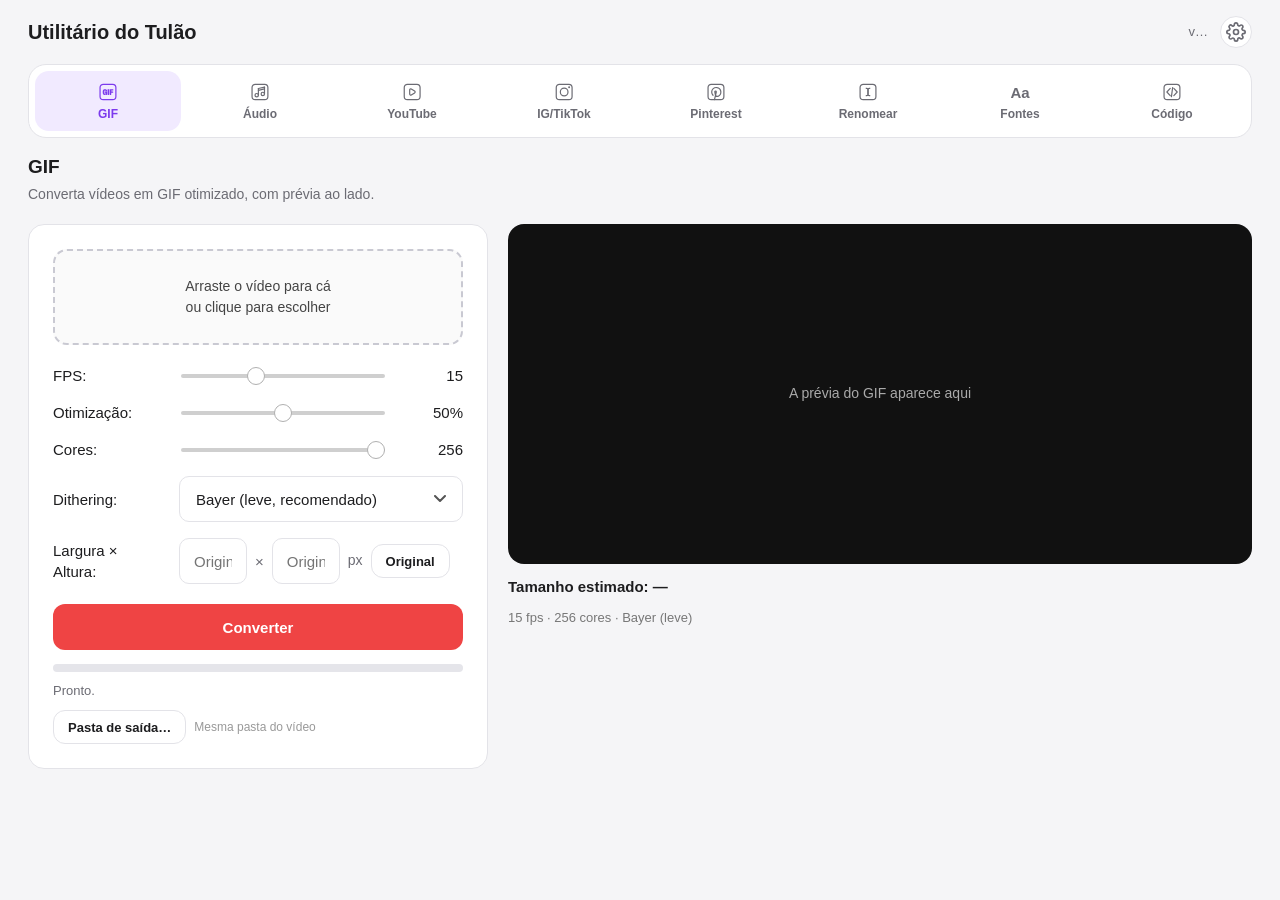
==== web/index.html @ e398882d "Publica Utilitário do Tulão v3.4.0 Primeiro envio do código-fonte completo para o repositório: app.p" ====
<!doctype html>
<html lang="pt-BR">
<head>
<meta charset="utf-8">
<title>Utilitário do Tulão</title>
<link rel="stylesheet" href="style.css">
</head>
<body>
<div id="app">

  <div class="cabecalho">
    <div class="marca">Utilitário do Tulão</div>
    <div class="cabecalho-direita">
      <div class="versao" id="versao-rodape">v…</div>
      <button type="button" class="btn-icone" id="btn-config" title="Cores da interface" aria-label="Cores da interface">
        <svg width="20" height="20" viewBox="0 0 24 24" fill="none" stroke="currentColor" stroke-width="2" stroke-linecap="round" stroke-linejoin="round">
          <circle cx="12" cy="12" r="3"/>
          <path d="M19.4 15a1.65 1.65 0 0 0 .33 1.82l.06.06a2 2 0 1 1-2.83 2.83l-.06-.06a1.65 1.65 0 0 0-1.82-.33 1.65 1.65 0 0 0-1 1.51V21a2 2 0 0 1-4 0v-.09A1.65 1.65 0 0 0 9 19.4a1.65 1.65 0 0 0-1.82.33l-.06.06a2 2 0 1 1-2.83-2.83l.06-.06a1.65 1.65 0 0 0 .33-1.82 1.65 1.65 0 0 0-1.51-1H3a2 2 0 0 1 0-4h.09A1.65 1.65 0 0 0 4.6 9a1.65 1.65 0 0 0-.33-1.82l-.06-.06a2 2 0 1 1 2.83-2.83l.06.06a1.65 1.65 0 0 0 1.82.33H9a1.65 1.65 0 0 0 1-1.51V3a2 2 0 0 1 4 0v.09a1.65 1.65 0 0 0 1 1.51 1.65 1.65 0 0 0 1.82-.33l.06-.06a2 2 0 1 1 2.83 2.83l-.06.06a1.65 1.65 0 0 0-.33 1.82V9a1.65 1.65 0 0 0 1.51 1H21a2 2 0 0 1 0 4h-.09a1.65 1.65 0 0 0-1.51 1z"/>
        </svg>
      </button>
    </div>
  </div>

  <nav class="nav" id="nav">
    <button type="button" class="aba-btn ativa" data-aba="gif">
      <svg width="22" height="22" viewBox="0 0 91.67 91.67" fill="none">
        <rect x="12.72" y="13.84" width="65.96" height="64" rx="13.26" ry="13.26" stroke="currentColor" stroke-width="5"/>
        <path fill="currentColor" stroke="none" d="M38.8,57.95c-.79,0-1.47-.56-1.63-1.33h0c-1.04,1.04-2.79,1.63-5.1,1.63-3.68,0-5.9-1.36-7.15-4-.98-2.08-1.1-5.25-1.1-7.98,0-2.58.21-5.66,1.07-7.68.98-2.19,3.32-4.51,8.36-4.51s7.59,2.34,8.42,4.92c.16.45.28,1.21.36,2.05.09.97-.68,1.81-1.65,1.81h-3.14c-.78,0-1.44-.57-1.6-1.33-.06-.31-.14-.62-.23-.89-.3-.74-1.04-1.27-2.02-1.27-1.13,0-1.84.33-2.25,1.25-.47,1.27-.62,3.5-.62,5.69s.24,4.54.56,5.43c.33,1.07,1.1,1.6,2.58,1.6s2.49-.71,2.55-2.08v-.53c0-.92-.74-1.66-1.66-1.66h-.09c-.92,0-1.66-.74-1.66-1.66v-1.66c0-.92.74-1.66,1.66-1.66h6.14c.92,0,1.66.74,1.66,1.66v6.35c0,1.5.02,3.06.03,4.19.01.93-.73,1.68-1.66,1.68h-1.85Z"/>
        <path fill="currentColor" stroke="none" d="M44.03,56.29v-20.25c0-.92.74-1.66,1.66-1.66h3.38c.92,0,1.66.74,1.66,1.66v20.25c0,.92-.74,1.66-1.66,1.66h-3.38c-.92,0-1.66-.74-1.66-1.66Z"/>
        <path fill="currentColor" stroke="none" d="M59.36,41.58v.36c0,.92.74,1.66,1.66,1.66h4.74c.92,0,1.66.74,1.66,1.66v2.17c0,.92-.74,1.66-1.66,1.66h-4.74c-.92,0-1.66.74-1.66,1.66v5.55c0,.92-.74,1.66-1.66,1.66h-3.14c-.92,0-1.66-.74-1.66-1.66v-20.25c0-.92.74-1.66,1.66-1.66h11.8c.92,0,1.66.74,1.66,1.66v2.22c0,.92-.74,1.66-1.66,1.66h-5.34c-.92,0-1.66.74-1.66,1.66Z"/>
      </svg>
      <span class="rotulo">GIF</span>
    </button>
    <button type="button" class="aba-btn" data-aba="audio">
      <svg width="22" height="22" viewBox="0 0 91.67 91.67" fill="none" stroke="currentColor" stroke-width="5" stroke-linecap="round" stroke-linejoin="round">
        <rect x="12.72" y="13.84" width="65.96" height="64" rx="13.26" ry="13.26"/>
        <circle cx="32.16" cy="59.16" r="6.98"/>
        <circle cx="57.5" cy="53.91" r="6.98"/>
        <line x1="39.14" y1="59.16" x2="39.14" y2="31.17"/>
        <line x1="64.5" y1="53.52" x2="64.5" y2="25.53"/>
        <line x1="39.14" y1="31.17" x2="64.5" y2="25.53"/>
        <line x1="39.14" y1="38.74" x2="64.5" y2="33.11"/>
      </svg>
      <span class="rotulo">Áudio</span>
    </button>
    <button type="button" class="aba-btn" data-aba="youtube">
      <svg width="22" height="22" viewBox="0 0 91.67 91.67" fill="none" stroke="currentColor" stroke-width="5" stroke-linecap="round" stroke-linejoin="round">
        <path d="M36.19,37.45v16.78c0,3.37,3.68,5.45,6.57,3.72l13.98-8.39c2.81-1.68,2.81-5.75,0-7.44l-13.98-8.39c-2.89-1.73-6.57.35-6.57,3.72Z"/>
        <rect x="13.53" y="13.84" width="65.96" height="64" rx="13.26" ry="13.26"/>
      </svg>
      <span class="rotulo">YouTube</span>
    </button>
    <button type="button" class="aba-btn" data-aba="social">
      <svg width="22" height="22" viewBox="0 0 91.67 91.67" fill="none" stroke="currentColor" stroke-width="5" stroke-linecap="round" stroke-linejoin="round">
        <rect x="13.53" y="13.84" width="65.96" height="64" rx="13.26" ry="13.26"/>
        <circle cx="67.19" cy="26.01" r="4.01" fill="currentColor" stroke="none"/>
        <circle cx="46.51" cy="45.84" r="15.96"/>
      </svg>
      <span class="rotulo">IG/TikTok</span>
    </button>
    <button type="button" class="aba-btn" data-aba="pinterest">
      <svg width="22" height="22" viewBox="0 0 91.67 91.67" fill="none" stroke="currentColor" stroke-width="5" stroke-linecap="round" stroke-linejoin="round">
        <path d="M39.49,77.84l7.52-31.7c.39-1.65-.6-3.31-2.23-3.76h0c-2.11-.57-4.15,1.14-3.95,3.32l2.32,11.28c.63,3.05,2.64,5.71,5.54,6.84,1.3.51,2.8.73,4.44.33.25-.06.46-.12.64-.19,7.71-2.94,13.02-10.75,12.18-19.67s-7.93-16.09-16.78-17.08c-11.51-1.28-21.25,7.69-21.25,18.94,0,5.24,2.11,9.98,5.53,13.42"/>
        <rect x="12.72" y="13.84" width="65.96" height="64" rx="13.26" ry="13.26"/>
      </svg>
      <span class="rotulo">Pinterest</span>
    </button>
    <button type="button" class="aba-btn" data-aba="renomear">
      <svg width="22" height="22" viewBox="0 0 91.67 91.67" fill="none" stroke="currentColor" stroke-width="5" stroke-linejoin="round">
        <path stroke-linecap="square" d="M52.71,30.65h-1.93c-2.73,0-4.94,2.21-4.94,4.94v20.49c0,2.73,2.21,4.94,4.94,4.94h1.93"/>
        <path stroke-linecap="square" d="M38.96,30.65h1.93c2.73,0,4.94,2.21,4.94,4.94v20.49c0,2.73-2.21,4.94-4.94,4.94h-1.93"/>
        <rect stroke-linecap="round" x="12.86" y="13.84" width="65.96" height="64" rx="13.26" ry="13.26"/>
      </svg>
      <span class="rotulo">Renomear</span>
    </button>
    <button type="button" class="aba-btn" data-aba="fontes">
      <div class="aa">Aa</div>
      <span class="rotulo">Fontes</span>
    </button>
    <button type="button" class="aba-btn" data-aba="codigo">
      <svg width="22" height="22" viewBox="0 0 91.67 91.67" fill="none" stroke="currentColor" stroke-width="5" stroke-linecap="round" stroke-linejoin="round">
        <rect x="12.72" y="13.84" width="65.96" height="64" rx="13.26" ry="13.26"/>
        <polyline points="38.5,31 24.5,45.84 38.5,60.67"/>
        <polyline points="53.5,31 67.5,45.84 53.5,60.67"/>
        <line x1="48.5" y1="27" x2="43.5" y2="65"/>
      </svg>
      <span class="rotulo">Código</span>
    </button>
  </nav>

  <main class="main tulao-scroll">

    <!-- ============================================================ GIF -->
    <section class="pagina ativa" id="pagina-gif">
      <div class="titulo-pagina">
        <div class="t">GIF</div>
        <div class="s">Converta vídeos em GIF otimizado, com prévia ao lado.</div>
      </div>
      <div class="duas-colunas">
        <div class="card">
          <div id="gif-dropzone" class="dropzone">
            <div class="txt" id="gif-dropzone-txt">Arraste o vídeo para cá&#10;ou clique para escolher</div>
          </div>

          <div class="opcao-linha">
            <div class="rotulo">FPS:</div>
            <div class="campo" id="gif-fps-slider"></div>
          </div>
          <div class="opcao-linha">
            <div class="rotulo">Otimização:</div>
            <div class="campo" id="gif-otim-slider"></div>
          </div>
          <div class="opcao-linha">
            <div class="rotulo">Cores:</div>
            <div class="campo" id="gif-cores-slider"></div>
          </div>
          <div class="opcao-linha">
            <div class="rotulo">Dithering:</div>
            <div class="campo" id="gif-dither-dd" style="max-width:290px"></div>
          </div>
          <div class="opcao-linha" style="margin-bottom:20px">
            <div class="rotulo">Largura × Altura:</div>
            <div class="campo linha-flex">
              <input type="text" id="gif-largura" value="" placeholder="Original" style="width:68px;text-align:center">
              <span style="color:var(--texto-secundario)">×</span>
              <input type="text" id="gif-altura" value="" placeholder="Original" style="width:68px;text-align:center">
              <span style="font-size:14px;color:var(--texto-secundario)">px</span>
              <button class="btn secundario pequeno" id="gif-original">Original</button>
            </div>
          </div>

          <button class="btn bloco" id="gif-converter">Converter</button>
          <div class="progresso"><div class="barra" id="gif-barra"></div></div>
          <div class="status" id="gif-status">Pronto.</div>
          <div class="linha-flex" style="margin-top:10px">
            <button class="btn secundario pequeno" id="gif-escolher-pasta">Pasta de saída…</button>
            <span class="pista texto-truncado" id="gif-pasta-txt">Mesma pasta do vídeo</span>
          </div>
        </div>

        <div class="previa-coluna">
          <div class="caixa-escura" id="gif-caixa">A prévia do GIF aparece aqui</div>
          <div class="previa-tamanho" id="gif-tamanho">Tamanho estimado: —</div>
          <div class="previa-detalhe" id="gif-detalhe">12 fps · 256 cores · Bayer (leve)</div>
          <button class="btn secundario pequeno" id="gif-abrir-pasta" style="display:none;align-self:flex-start">Mostrar no Finder</button>
        </div>
      </div>
    </section>

    <!-- ========================================================== ÁUDIO -->
    <section class="pagina" id="pagina-audio">
      <div class="titulo-pagina">
        <div class="t">Áudio</div>
        <div class="s">Converta entre WAV, MP3, OPUS, OGG e OGA.</div>
      </div>
      <div class="card" style="width:460px">
        <div id="audio-dropzone" class="dropzone">
          <div class="txt" id="audio-dropzone-txt">Arraste o áudio para cá&#10;ou clique para escolher</div>
        </div>

        <div style="font-size:15px;font-weight:700;color:var(--texto);margin-bottom:10px">Converter para:</div>
        <div id="audio-formato-dd" style="margin-bottom:18px"></div>

        <div class="opcao-linha">
          <div class="rotulo">Bitrate:</div>
          <div class="campo" id="audio-bitrate-slider"></div>
        </div>

        <div style="font-size:15px;color:var(--texto);margin-bottom:10px">Taxa de amostragem:</div>
        <div id="audio-taxa-dd" style="margin-bottom:20px"></div>

        <button class="btn bloco" id="audio-converter">Converter</button>
        <div class="progresso"><div class="barra" id="audio-barra"></div></div>
        <div class="status" id="audio-status" style="margin-bottom:16px">Pronto.</div>
        <div class="linha-flex">
          <button class="btn secundario pequeno" id="audio-escolher-pasta">Pasta de saída…</button>
          <span class="pista texto-truncado" id="audio-pasta-txt">Mesma pasta do arquivo</span>
        </div>
      </div>
    </section>

    <!-- ======================================================== YOUTUBE -->
    <section class="pagina" id="pagina-youtube">
      <div class="titulo-pagina">
        <div class="t">YouTube</div>
        <div class="s">Baixe vídeos do YouTube em MP4, na resolução escolhida.</div>
      </div>
      <div class="duas-colunas">
        <div class="card">
          <div style="font-size:15px;color:var(--texto);margin-bottom:8px">Link do YouTube:</div>
          <div class="linha-flex" style="margin-bottom:18px">
            <input type="url" id="youtube-url" placeholder="https://..." class="flex-1">
            <button class="btn secundario" id="youtube-colar">Colar</button>
            <button class="btn" id="youtube-buscar">Buscar</button>
          </div>

          <div class="opcao-linha">
            <div class="rotulo">Resolução:</div>
            <div class="campo" id="youtube-resolucao-dd" style="max-width:290px"></div>
          </div>
          <div class="opcao-linha" style="margin-bottom:20px">
            <div class="rotulo">Salvar em:</div>
            <div class="campo linha-flex espaco">
              <span class="flex-1 pista texto-truncado" id="youtube-pasta-txt">Escolha a pasta…</span>
              <button class="btn secundario pequeno" id="youtube-escolher-pasta">Escolher...</button>
            </div>
          </div>

          <button class="btn bloco" id="youtube-baixar">Baixar</button>
          <div class="progresso"><div class="barra" id="youtube-barra"></div></div>
          <div class="status" id="youtube-status" style="margin-bottom:12px"></div>
          <button class="btn secundario pequeno" id="youtube-atualizar-ferramenta" style="margin-bottom:10px">Atualizar baixador</button>
          <div class="pista">Use o baixador apenas para conteúdo que você tenha autorização para baixar.</div>
        </div>

        <div class="caixa-escura" id="youtube-caixa">Busque um vídeo para ver os detalhes</div>
      </div>
    </section>

    <!-- ========================================================= SOCIAL -->
    <section class="pagina" id="pagina-social">
      <div class="titulo-pagina">
        <div class="t">Instagram / TikTok</div>
        <div class="s">Baixe vídeos (e fotos de carrossel) do Instagram e do TikTok.</div>
      </div>
      <div class="duas-colunas">
        <div class="card">
          <div style="font-size:15px;color:var(--texto);margin-bottom:8px">Link do Instagram ou TikTok:</div>
          <div class="linha-flex" style="margin-bottom:20px">
            <input type="url" id="social-url" placeholder="https://..." class="flex-1">
            <button class="btn secundario" id="social-colar">Colar</button>
            <button class="btn" id="social-buscar">Buscar</button>
          </div>

          <div class="opcao-linha" style="margin-bottom:20px">
            <div class="rotulo">Salvar em:</div>
            <div class="campo linha-flex espaco">
              <span class="flex-1 pista texto-truncado" id="social-pasta-txt">Escolha a pasta…</span>
              <button class="btn secundario pequeno" id="social-escolher-pasta">Escolher...</button>
            </div>
          </div>

          <button class="btn bloco" id="social-baixar">Baixar</button>
          <div class="progresso"><div class="barra" id="social-barra"></div></div>
          <div class="status" id="social-status" style="margin-bottom:12px"></div>
          <button class="btn secundario pequeno" id="social-atualizar-ferramenta" style="margin-bottom:10px">Atualizar baixador</button>
          <div class="pista">Se um link parar de funcionar, o site pode ter mudado algo; tente o botão acima.</div>
        </div>

        <div class="caixa-escura" id="social-caixa">Cole um link e clique em Buscar</div>
      </div>
    </section>

    <!-- ====================================================== PINTEREST -->
    <section class="pagina" id="pagina-pinterest">
      <div class="titulo-pagina">
        <div class="t">Pinterest</div>
        <div class="s">Baixe as imagens de um board, na maior qualidade disponível.</div>
      </div>
      <div class="duas-colunas">
        <div class="card">
          <div style="font-size:15px;color:var(--texto);margin-bottom:8px">Link do board do Pinterest:</div>
          <div class="linha-flex" style="margin-bottom:14px">
            <input type="url" id="pinterest-url" placeholder="https://..." class="flex-1">
            <button class="btn secundario" id="pinterest-colar">Colar</button>
            <button class="btn" id="pinterest-buscar">Buscar</button>
          </div>

          <div class="opcao-linha" style="margin-bottom:10px">
            <div class="rotulo">Salvar em:</div>
            <div class="campo linha-flex espaco">
              <span class="flex-1 pista texto-truncado" id="pinterest-pasta-txt">Escolha a pasta…</span>
              <button class="btn secundario pequeno" id="pinterest-escolher-pasta">Escolher...</button>
            </div>
          </div>
          <div class="pista" style="margin-bottom:20px">As imagens são salvas numa subpasta com o nome do board.</div>

          <button class="btn bloco" id="pinterest-baixar">Baixar todas as imagens</button>
          <div class="progresso"><div class="barra" id="pinterest-barra"></div></div>
          <div class="pista" id="pinterest-status"></div>
        </div>

        <div class="previa-coluna">
          <div class="caixa-escura" id="pinterest-caixa" style="min-height:280px">
            <svg width="44" height="44" viewBox="0 0 24 24" fill="none" stroke="#aaaaaa" stroke-width="2" stroke-linecap="round" stroke-linejoin="round"><circle cx="12" cy="9" r="5.5"/><polygon points="7.2,12.5 16.8,12.5 12,20" fill="#aaaaaa" stroke="none"/></svg>
          </div>
          <div class="previa-tamanho" id="pinterest-titulo">Cole um link e clique em Buscar</div>
          <div class="grid-thumbs" id="pinterest-grid"></div>
        </div>
      </div>
    </section>

    <!-- ======================================================= RENOMEAR -->
    <section class="pagina" id="pagina-renomear">
      <div class="titulo-pagina">
        <div class="t">Renomear</div>
        <div class="s">Monte o nome por blocos: arraste a alça para reordenar, use [+] e [×] para adicionar ou remover.</div>
      </div>
      <div class="renomear-grid" id="renomear-grid">
        <div class="card renomear-navegador" id="renomear-navegador" style="padding:18px">
          <div style="font-size:15px;font-weight:700;color:var(--texto);margin-bottom:10px">Navegador de arquivos</div>
          <div class="pista" id="renomear-pasta-atual" style="margin-bottom:10px">Nenhuma pasta selecionada</div>
          <div class="linha-flex" style="gap:8px;margin-bottom:10px">
            <button class="btn secundario flex-1" id="renomear-escolher-pasta" style="margin-bottom:0">Pasta</button>
            <button class="btn secundario flex-1" id="renomear-escolher-arquivos" style="margin-bottom:0">Arquivos</button>
          </div>
          <input type="text" id="renomear-filtro" placeholder="Filtrar por nome…" style="width:100%;margin-bottom:10px">
          <div class="lista-arquivos" id="renomear-lista"></div>
          <div class="renomear-resize-h" id="renomear-resize-h" title="Arraste para redimensionar"></div>
        </div>
        <div class="renomear-resize-v" id="renomear-resize-v" title="Arraste para redimensionar"></div>

        <div style="display:flex;flex-direction:column;gap:16px">
          <div class="subabas">
            <button class="subaba-btn ativa" data-sub="montar">Montar novo nome</button>
            <button class="subaba-btn" data-sub="retirar">Retirar trecho</button>
            <button class="subaba-btn" data-sub="substituir">Substituir trecho</button>
          </div>

          <div class="card" id="renomear-sub-montar">
            <div class="construtor-dica">Monte o nome por blocos. Arraste a alça (⠿) para reordenar; use os [+] para inserir um bloco novo e o [×] dentro do bloco para remover.</div>
            <div class="construtor" id="renomear-construtor"></div>
          </div>

          <div class="card" id="renomear-sub-retirar" style="display:none">
            <div class="construtor-dica">Remove um trecho de texto do nome dos arquivos selecionados.</div>
            <div style="font-size:14px;color:var(--texto);margin-bottom:6px">Buscar por:</div>
            <input type="text" id="retirar-buscar" placeholder="Ex.: IMG_" style="width:100%;margin-bottom:14px">
            <label class="checkbox-linha"><input type="checkbox" id="retirar-case"> Diferenciar maiúsculas/minúsculas</label>
          </div>

          <div class="card" id="renomear-sub-substituir" style="display:none">
            <div class="construtor-dica">Troca um trecho de texto por outro no nome dos arquivos selecionados.</div>
            <div class="linha-flex" style="align-items:flex-start;gap:14px;margin-bottom:14px">
              <div class="flex-1">
                <div style="font-size:14px;color:var(--texto);margin-bottom:6px">Buscar por:</div>
                <input type="text" id="subst-buscar" placeholder="Ex.: foto" style="width:100%">
              </div>
              <div class="flex-1">
                <div style="font-size:14px;color:var(--texto);margin-bottom:6px">Substituir por:</div>
                <input type="text" id="subst-trocar" placeholder="Ex.: pic" style="width:100%">
              </div>
            </div>
            <label class="checkbox-linha"><input type="checkbox" id="subst-case"> Diferenciar maiúsculas/minúsculas</label>
          </div>

          <div class="opcoes-preview-grid">
            <div class="card" style="padding:18px">
              <div style="font-size:14px;font-weight:700;color:var(--texto);margin-bottom:10px">Opções</div>
              <label class="checkbox-linha" style="margin-bottom:14px"><input type="checkbox" id="renomear-manter-ext" checked> Manter extensão</label>
              <button class="btn secundario bloco" id="renomear-resetar">Resetar</button>
            </div>
            <div class="card" style="padding:18px">
              <div style="font-size:14px;font-weight:700;color:var(--texto);margin-bottom:10px">Pré-visualização</div>
              <div class="previa-wrap">
                <table class="previa">
                  <thead><tr><td>Nome atual</td><td>Novo nome</td></tr></thead>
                  <tbody id="renomear-tabela-corpo"></tbody>
                </table>
              </div>
              <button class="btn bloco" id="renomear-aplicar" style="margin-bottom:0">Renomear arquivos</button>
            </div>
          </div>
          <div class="status" id="renomear-status"></div>
        </div>
      </div>
    </section>

    <!-- ========================================================= FONTES -->
    <section class="pagina" id="pagina-fontes">
      <div class="titulo-pagina">
        <div class="t">Fontes</div>
        <div class="s">Corrige os metadados internos (família/estilo) de arquivos de fonte, sem depender do nome do arquivo.</div>
      </div>
      <div class="card" style="max-width:780px">
        <div class="linha-flex" style="margin-bottom:18px">
          <div style="font-size:15px;color:var(--texto);flex-shrink:0">Família:</div>
          <input type="text" id="fontes-familia" placeholder="Nome da família" class="flex-1">
          <button class="btn secundario" id="fontes-selecionar">Selecionar fontes…</button>
          <button class="btn secundario" id="fontes-limpar">Limpar</button>
        </div>

        <div class="previa-wrap">
          <table class="fontes">
            <thead><tr><td style="flex:2">Arquivo</td><td>Peso</td><td>Subfamília</td></tr></thead>
            <tbody id="fontes-tabela-corpo"></tbody>
          </table>
        </div>

        <div class="linha-flex" style="margin-bottom:18px">
          <span class="flex-1 pista" id="fontes-pasta-txt">Saída: pasta ao lado das fontes</span>
          <button class="btn secundario pequeno" id="fontes-escolher-pasta">Escolher saída…</button>
        </div>

        <button class="btn bloco" id="fontes-corrigir" style="margin-bottom:0">Corrigir fontes</button>
        <div class="status" id="fontes-status" style="margin-top:10px"></div>
      </div>
    </section>

    <!-- ========================================================= CÓDIGO -->
    <section class="pagina" id="pagina-codigo">
      <div class="titulo-pagina">
        <div class="t">Código</div>
        <div class="s">Ferramentas de transformação de código. Vou adicionando novas aqui ao lado conforme forem pedidas.</div>
      </div>

      <div class="subabas" id="codigo-subabas">
        <button class="subaba-btn ativa" data-codigo-sub="embed-vimeo-behance">Embed Vimeo Behance</button>
      </div>

      <div class="card codigo-ferramenta ativa" id="codigo-sub-embed-vimeo-behance" style="max-width:880px">
        <div class="construtor-dica">Cole o &lt;iframe&gt; de embed do Vimeo (Behance usa o mesmo player). O código gerado troca os parâmetros por <code>background=1</code>, pronto pra rodar em loop sem controles.</div>

        <div style="font-size:13px;font-weight:700;color:var(--texto);margin-bottom:6px">Código original</div>
        <textarea id="codigo-evb-entrada" placeholder="Cole aqui o &lt;iframe src=&quot;https://player.vimeo.com/video/...&quot; ...&gt;&lt;/iframe&gt;" rows="4" style="width:100%;margin-bottom:16px;font-family:ui-monospace, Menlo, monospace;font-size:12.5px"></textarea>

        <div style="font-size:13px;font-weight:700;color:var(--texto);margin-bottom:6px">Código gerado</div>
        <textarea id="codigo-evb-saida" placeholder="O código gerado aparece aqui" rows="2" readonly style="width:100%;margin-bottom:14px;font-family:ui-monospace, Menlo, monospace;font-size:12.5px"></textarea>

        <button class="btn secundario" id="codigo-evb-copiar" disabled>Copiar código</button>
        <div class="status" id="codigo-evb-status" style="margin-top:10px"></div>
      </div>
    </section>

  </main>
</div>

<div class="overlay" id="update-overlay">
  <div class="modal">
    <h2>Atualização disponível</h2>
    <p id="update-texto"></p>
    <div class="botoes">
      <button class="btn secundario" id="update-depois">Agora não</button>
      <button class="btn" id="update-agora">Fechar e atualizar</button>
    </div>
  </div>
</div>

<div class="overlay" id="config-overlay">
  <div class="modal modal-largo">
    <h2>Cores da interface</h2>
    <p>Escolha as cores usadas no app. As mudanças aparecem na hora; clique em Salvar pra manter.</p>
    <div class="config-linha" style="margin-bottom:16px;padding-bottom:16px;border-bottom:1px solid var(--borda)">
      <label class="checkbox-linha" style="flex:1">
        <input type="checkbox" id="config-modo-escuro"> Modo escuro
      </label>
    </div>
    <div class="config-cores" id="config-cores-lista">
      <div class="config-linha" data-cor="branco">
        <input type="color" class="config-swatch" value="#ffffff">
        <span class="config-nome">Branco (fundo dos cartões)</span>
        <span class="config-hex">#ffffff</span>
      </div>
      <div class="config-linha" data-cor="vermelho">
        <input type="color" class="config-swatch" value="#ef4444">
        <span class="config-nome">Vermelho</span>
        <span class="config-hex">#ef4444</span>
      </div>
      <div class="config-linha" data-cor="roxo">
        <input type="color" class="config-swatch" value="#7c3aed">
        <span class="config-nome">Roxo (destaque)<br><small class="config-subnota">O roxo claro (fundo das abas ativas) segue esta cor sozinho.</small></span>
        <span class="config-hex">#7c3aed</span>
      </div>
      <div class="config-linha" data-cor="cinza_claro">
        <input type="color" class="config-swatch" value="#f5f5f7">
        <span class="config-nome">Cinza claro (fundo da janela)</span>
        <span class="config-hex">#f5f5f7</span>
      </div>
      <div class="config-linha" data-cor="cinza_escuro">
        <input type="color" class="config-swatch" value="#111111">
        <span class="config-nome">Cinza escuro (prévias)</span>
        <span class="config-hex">#111111</span>
      </div>
    </div>

    <div style="margin-top:4px;margin-bottom:18px;padding-top:16px;border-top:1px solid var(--borda)">
      <button class="btn secundario bloco" id="config-atualizar-tudo" style="margin-bottom:8px">Atualizar tudo</button>
      <div class="pista">Atualiza o baixador (yt-dlp) e procura uma nova versão do app no GitHub.</div>
      <div class="status" id="config-atualizar-tudo-status" style="margin-top:8px"></div>
    </div>

    <div class="botoes">
      <button class="btn secundario" id="config-restaurar">Restaurar padrão</button>
      <button class="btn secundario" id="config-fechar">Fechar</button>
      <button class="btn" id="config-salvar">Salvar</button>
    </div>
  </div>
</div>

<div class="toast" id="toast"></div>

<script src="app.js"></script>
</body>
</html>
---- web/style.css ----
:root {
  --vermelho: #ef4444;
  --roxo: #7c3aed;
  --roxo-claro: #f1eaff;
  --fundo: #f5f5f7;
  --branco: #ffffff;
  --texto: #1d1d1f;
  --texto-secundario: #6b6b73;
  --texto-apagado: #9a9aa2;
  --borda: #e3e3e8;
  --borda-tracejada: #c9c9d2;
  --escuro: #111111;
  --escuro-texto: #aaaaaa;
}

* { box-sizing: border-box; }

html, body {
  margin: 0; padding: 0; height: 100%;
  background: var(--fundo);
  color: var(--texto);
  font: 15px/1.4 'Helvetica Neue', Helvetica, Arial, sans-serif;
  -webkit-font-smoothing: antialiased;
  user-select: none;
}

#app { display: flex; flex-direction: column; height: 100vh; overflow: hidden; box-sizing: border-box; padding: 0 28px; }

/* ----------------------------------------------------------------- Header */

.cabecalho {
  height: 64px; flex-shrink: 0; display: flex; align-items: center;
  justify-content: space-between;
}
.cabecalho .marca { font-size: 20px; font-weight: 700; color: var(--texto); }
.cabecalho-direita { display: flex; align-items: center; gap: 12px; }
.cabecalho .versao { font-size: 13px; color: var(--texto-secundario); }
.btn-icone {
  width: 32px; height: 32px; border-radius: 50%; border: 1px solid var(--borda);
  background: var(--branco); color: var(--texto-secundario);
  display: flex; align-items: center; justify-content: center;
  cursor: pointer; padding: 0; flex-shrink: 0;
}
.btn-icone:hover { color: var(--roxo); border-color: var(--roxo); }

/* ------------------------------------------------------------------- Nav */

.nav {
  flex-shrink: 0; margin: 0 0 16px; background: var(--branco);
  border: 1px solid var(--borda); border-radius: 18px; padding: 6px;
  display: flex; gap: 6px;
}
.aba-btn {
  flex: 1; display: flex; flex-direction: column; align-items: center; justify-content: center;
  gap: 4px; padding: 10px 4px; border-radius: 14px; border: none; cursor: pointer;
  background: transparent; font-family: inherit;
}
.aba-btn svg { stroke: var(--texto-secundario); color: var(--texto-secundario); }
.aba-btn .aa { font-size: 15px; font-weight: 700; color: var(--texto-secundario); line-height: 1; height: 22px; display: flex; align-items: center; }
.aba-btn span.rotulo { font-size: 12px; font-weight: 600; color: var(--texto-secundario); }
.aba-btn.ativa { background: var(--roxo-claro); }
.aba-btn.ativa svg { stroke: var(--roxo); color: var(--roxo); }
.aba-btn.ativa .aa { color: var(--roxo); }
.aba-btn.ativa span.rotulo { color: var(--roxo); }

/* ------------------------------------------------------------------ Main */

.main { flex: 1 1 auto; overflow-y: auto; padding-bottom: 28px; }
.pagina { display: none; }
.pagina.ativa { display: block; }

.titulo-pagina { margin-bottom: 20px; }
.titulo-pagina .t { font-size: 19px; font-weight: 700; color: var(--texto); }
.titulo-pagina .s { font-size: 14px; color: var(--texto-secundario); margin-top: 4px; }

.duas-colunas { display: grid; grid-template-columns: 460px 1fr; gap: 20px; align-items: start; }

.card {
  background: var(--branco); border: 1px solid var(--borda);
  border-radius: 16px; padding: 24px;
}

/* -------------------------------------------------------------- Dropzone */

.dropzone {
  border: 2px dashed var(--borda-tracejada); border-radius: 14px; background: #fafafa;
  min-height: 96px; display: flex; align-items: center; justify-content: center;
  text-align: center; cursor: pointer; margin-bottom: 20px; padding: 10px 16px;
}
.dropzone.arrastando { border-color: var(--roxo); background: var(--roxo-claro); }
.dropzone .txt { font-size: 14px; color: #444444; line-height: 1.5; white-space: pre-line; }

/* ----------------------------------------------------------------- Linha de opção */

.opcao-linha { display: flex; align-items: center; gap: 16px; margin-bottom: 16px; }
.opcao-linha .rotulo { width: 110px; font-size: 15px; color: var(--texto); flex-shrink: 0; }
.opcao-linha .campo { flex: 1; min-width: 0; }

/* ----------------------------------------------------------------- Campos */

input[type=text], input[type=url], input[type=number] {
  height: 46px; border: 1px solid var(--borda); border-radius: 10px;
  padding: 0 14px; font-size: 15px; font-family: inherit; color: var(--texto);
  background: var(--branco); outline: none; box-sizing: border-box;
}
input[type=text]:focus, input[type=url]:focus, input[type=number]:focus { border-color: var(--roxo); }

textarea {
  border: 1px solid var(--borda); border-radius: 10px; padding: 12px 14px;
  font-size: 13px; color: var(--texto); background: var(--branco); outline: none;
  box-sizing: border-box; resize: vertical; line-height: 1.5;
}
textarea:focus { border-color: var(--roxo); }
textarea[readonly] { background: var(--fundo); color: var(--texto-secundario); }

label.checkbox-linha { display: flex; align-items: center; gap: 8px; font-size: 13px; color: var(--texto); cursor: pointer; }
label.checkbox-linha input { accent-color: var(--vermelho); }

/* ----------------------------------------------------------------- Botões */

.btn {
  display: inline-flex; align-items: center; justify-content: center; gap: 6px;
  height: 46px; padding: 0 18px; border: none; border-radius: 12px;
  font-size: 15px; font-weight: 700; cursor: pointer; font-family: inherit;
  background: var(--vermelho); color: var(--branco);
}
.btn:disabled { opacity: .45; cursor: default; }
.btn.secundario { background: var(--branco); color: var(--texto); border: 1px solid var(--borda); font-size: 14px; font-weight: 600; }
.btn.pequeno { height: 34px; padding: 0 14px; font-size: 13px; }
.btn.bloco { width: 100%; margin-bottom: 14px; }

/* ----------------------------------------------------------------- Progresso */

.progresso { height: 8px; background: #e5e5ea; border-radius: 4px; overflow: hidden; margin-bottom: 10px; }
.progresso .barra { width: 0%; height: 100%; background: var(--roxo); transition: width .15s; }

.status { font-size: 13px; color: var(--texto-secundario); min-height: 16px; }
.status.erro { color: var(--vermelho); }
.status.ok { color: #16a34a; }

/* ------------------------------------------------------------- Caixa escura */

.caixa-escura {
  background: var(--escuro); border-radius: 16px; min-height: 340px;
  display: flex; align-items: center; justify-content: center; color: var(--escuro-texto);
  font-size: 14px; text-align: center; padding: 24px; box-sizing: border-box;
  overflow: hidden;
}
.caixa-escura img, .caixa-escura video { max-width: 100%; max-height: 320px; border-radius: 10px; }

.previa-coluna { display: flex; flex-direction: column; gap: 12px; }
.previa-tamanho { font-size: 15px; font-weight: 700; color: var(--texto); }
.previa-detalhe { font-size: 13px; color: #777777; }

/* -------------------------------------------------------- Dropdown custom */

.dd { position: relative; font-family: inherit; }
.dd-btn {
  width: 100%; height: 46px; display: flex; align-items: center; justify-content: space-between;
  background: var(--branco); border: 1px solid var(--borda); border-radius: 10px;
  padding: 0 16px; font-size: 15px; font-family: inherit; color: var(--texto);
  cursor: pointer; box-sizing: border-box;
}
.dd-btn span { overflow: hidden; text-overflow: ellipsis; white-space: nowrap; }
.dd-btn svg { flex-shrink: 0; margin-left: 10px; transition: transform .1s; stroke: #555555; }
.dd.aberto .dd-btn svg { transform: rotate(180deg); }
.dd-painel {
  position: absolute; top: 50px; left: 0; right: 0; background: var(--branco);
  border: 1px solid var(--borda); border-radius: 10px; box-shadow: 0 10px 28px rgba(0,0,0,.14);
  z-index: 50; overflow-y: auto; max-height: 240px; display: none;
}
.dd.aberto .dd-painel { display: block; }
.dd-opt { padding: 11px 16px; font-size: 15px; cursor: pointer; color: var(--texto); }
.dd-opt:hover { background: #f7f5fb; }
.dd-opt.selecionada { background: var(--roxo-claro); color: var(--roxo); }

/* ---------------------------------------------------------- Slider custom */

.slider-linha { display: flex; align-items: center; gap: 12px; width: 100%; }
input[type=range].tulao-slider {
  -webkit-appearance: none; appearance: none; background: transparent; flex: 1;
  accent-color: var(--vermelho); cursor: pointer;
}
input[type=range].tulao-slider::-webkit-slider-runnable-track { height: 4px; background: #cfcfcf; border-radius: 2px; }
input[type=range].tulao-slider::-webkit-slider-thumb {
  -webkit-appearance: none; width: 18px; height: 18px; border-radius: 50%;
  background: var(--branco); border: 1px solid #b0b0b0; margin-top: -7px; cursor: pointer;
}
.slider-linha .valor { width: 64px; text-align: right; font-size: 15px; color: var(--texto); flex-shrink: 0; }

/* -------------------------------------------------------------- Renomear */

.renomear-grid {
  display: grid;
  grid-template-columns: var(--renomear-largura, 260px) 14px 1fr;
  gap: 0 0; align-items: stretch;
}
.renomear-navegador {
  position: relative; min-width: 180px; max-width: 70vw;
  display: flex; flex-direction: column;
}

.renomear-resize-v {
  width: 14px; cursor: col-resize; align-self: stretch; position: relative;
  display: flex; align-items: center; justify-content: center;
}
.renomear-resize-v::after {
  content: ""; width: 3px; height: 100%; border-radius: 3px; background: var(--borda);
}
.renomear-resize-v:hover::after, .renomear-resize-v.arrastando::after { background: var(--roxo); }

.renomear-resize-h {
  height: 12px; margin-top: -2px; cursor: row-resize;
  display: flex; align-items: center; justify-content: center;
}
.renomear-resize-h::after {
  content: ""; width: 100%; height: 3px; border-radius: 3px; background: var(--borda);
}
.renomear-resize-h:hover::after, .renomear-resize-h.arrastando::after { background: var(--roxo); }

.lista-arquivos {
  border: 1px solid var(--borda); border-radius: 10px;
  flex: 1 1 auto; min-height: 90px; max-height: 70vh; overflow-y: auto;
}
.lista-arquivos .item {
  padding: 8px 10px; font-size: 13px; color: var(--texto); border-bottom: 1px solid #f0f0f4;
  display: flex; align-items: center; gap: 8px; justify-content: space-between;
}
.lista-arquivos .item:last-child { border-bottom: none; }
.lista-arquivos .item .nome { overflow: hidden; text-overflow: ellipsis; white-space: nowrap; flex: 1; }
.lista-arquivos .vazio { padding: 16px 10px; font-size: 12px; color: var(--texto-apagado); text-align: center; }

.subabas { display: flex; gap: 8px; }
.subaba-btn {
  height: 38px; padding: 0 16px; border-radius: 10px; border: 1px solid var(--borda);
  background: var(--branco); color: var(--texto); font-size: 13px; font-weight: 600;
  cursor: pointer; font-family: inherit;
}
.subaba-btn.ativa { background: var(--roxo-claro); color: var(--roxo); border-color: var(--roxo-claro); }

.construtor-dica { font-size: 13px; color: var(--texto-secundario); margin-bottom: 14px; }
.construtor { display: flex; flex-wrap: wrap; align-items: center; gap: 6px; }

.inserter {
  width: 26px; height: 26px; border-radius: 50%; border: 1px dashed var(--borda-tracejada);
  background: #fafafa; color: var(--texto-apagado); font-size: 14px; cursor: pointer;
  font-family: inherit; flex-shrink: 0; display: flex; align-items: center; justify-content: center;
}
.inserter:hover { border-color: var(--roxo); color: var(--roxo); }

.chip {
  display: flex; align-items: center; background: var(--branco); border: 2px solid #d9d9de;
  border-radius: 10px; padding: 3px 6px 3px 2px; gap: 6px; cursor: grab;
}
.chip.arrastando { opacity: .45; }
.chip.sobre-alvo { border-color: var(--roxo); }
.chip .alca {
  display: grid; grid-template-columns: repeat(2, 3px); grid-template-rows: repeat(3, 3px);
  gap: 2px; padding: 0 2px;
}
.chip .alca span { width: 3px; height: 3px; border-radius: 50%; background: var(--texto-apagado); }
.chip .tipo-fixo { padding: 6px 10px; font-size: 14px; color: var(--texto); background: var(--fundo); border-radius: 7px; }
.chip .corpo-extra { display: flex; align-items: center; gap: 4px; }
.chip .corpo-extra input[type=text] { height: 32px; padding: 0 8px; font-size: 13px; width: 70px; }
.chip .corpo-extra input[type=number] { height: 32px; padding: 0 6px; font-size: 13px; width: 48px; }
.chip .remover {
  width: 22px; height: 22px; border-radius: 50%; border: none; background: var(--fundo);
  color: var(--texto-secundario); font-size: 13px; cursor: pointer; font-family: inherit;
  line-height: 1; flex-shrink: 0; display: flex; align-items: center; justify-content: center;
}
.chip .remover:hover { background: #fde2e2; color: #b91c1c; }

.opcoes-preview-grid { display: grid; grid-template-columns: 200px 1fr; gap: 16px; }

table.previa { width: 100%; border-collapse: collapse; }
table.previa thead td {
  background: var(--fundo); font-size: 12px; font-weight: 700; color: var(--texto-secundario);
  padding: 8px 10px;
}
table.previa tbody td { font-size: 13px; color: var(--texto); padding: 8px 10px; border-top: 1px solid #f0f0f4; }
.previa-wrap { border: 1px solid var(--borda); border-radius: 10px; overflow: hidden; margin-bottom: 12px; }

/* ------------------------------------------------------------------ Fontes */

table.fontes { width: 100%; border-collapse: collapse; }
table.fontes thead td { background: var(--fundo); font-size: 13px; font-weight: 700; color: var(--texto-secundario); padding: 10px 14px; }
table.fontes tbody td { font-size: 14px; color: var(--texto); padding: 10px 14px; border-top: 1px solid #f0f0f4; }

/* ---------------------------------------------------------------- Diversos */

.linha-flex { display: flex; align-items: center; gap: 8px; }
.linha-flex.espaco { justify-content: space-between; }
.flex-1 { flex: 1; min-width: 0; }
.texto-truncado { overflow: hidden; text-overflow: ellipsis; white-space: nowrap; }
.pista { font-size: 12px; color: #999999; line-height: 1.5; }

.overlay {
  position: fixed; inset: 0; background: rgba(0,0,0,.35);
  display: none; align-items: center; justify-content: center; z-index: 100;
}
.overlay.aberto { display: flex; }
.modal { background: var(--branco); border-radius: 16px; padding: 24px; width: 360px; }
.modal h2 { margin: 0 0 8px; font-size: 16px; }
.modal p { margin: 0 0 18px; color: var(--texto-secundario); font-size: 13px; }
.modal .botoes { display: flex; justify-content: flex-end; gap: 8px; }
.modal-largo { width: 420px; }

.config-cores { display: flex; flex-direction: column; gap: 10px; margin-bottom: 18px; }
.config-linha { display: flex; align-items: center; gap: 10px; }
.config-swatch {
  width: 34px; height: 34px; border-radius: 8px; border: 1px solid var(--borda);
  padding: 0; background: none; cursor: pointer; flex-shrink: 0;
}
.config-swatch::-webkit-color-swatch-wrapper { padding: 2px; }
.config-swatch::-webkit-color-swatch { border-radius: 6px; border: none; }
.config-nome { flex: 1; font-size: 14px; color: var(--texto); }
.config-subnota { font-size: 11px; font-weight: 400; color: var(--texto-secundario); }
.config-hex { font-size: 12px; color: var(--texto-secundario); font-family: ui-monospace, Menlo, monospace; width: 64px; text-align: right; }

.toast {
  position: fixed; bottom: 18px; right: 18px; background: var(--texto); color: var(--branco);
  padding: 10px 16px; border-radius: 10px; font-size: 12.5px; opacity: 0; transform: translateY(8px);
  transition: opacity .2s, transform .2s; pointer-events: none; z-index: 110;
}
.toast.mostrando { opacity: 1; transform: translateY(0); }

.chip-social {
  display: flex; align-items: center; gap: 10px; padding: 8px 10px;
  border: 1px solid var(--borda); border-radius: 10px; margin-bottom: 6px; font-size: 13px;
}
.chip-social .ph { width: 40px; height: 40px; border-radius: 8px; display: flex; align-items: center; justify-content: center; background: var(--fundo); flex-shrink: 0; }

.grid-thumbs { display: grid; grid-template-columns: repeat(auto-fill, minmax(110px, 1fr)); gap: 10px; }
.grid-thumbs img { width: 100%; aspect-ratio: 1; object-fit: cover; border-radius: 10px; border: 1px solid var(--borda); }

.tulao-scroll::-webkit-scrollbar { width: 10px; }
.tulao-scroll::-webkit-scrollbar-thumb { background: #d9d9de; border-radius: 6px; }
::-webkit-scrollbar { width: 10px; height: 10px; }
::-webkit-scrollbar-thumb { background: #d9d9de; border-radius: 6px; }
::-webkit-scrollbar-track { background: transparent; }

/* ------------------------------------------------------------- Modo escuro */
/* As variáveis de "cromo" da interface são sobrescritas via JS (igual às
   cores customizáveis), então aqui só ficam os poucos valores fixos que
   não seguem var(--...) e precisam de um ajuste manual no escuro. */

:root[data-tema="escuro"] .dropzone .txt { color: #c7c7cc; }
:root[data-tema="escuro"] .progresso { background: #3a3a3d; }
:root[data-tema="escuro"] .previa-detalhe { color: #9a9aa2; }
:root[data-tema="escuro"] .dd-btn svg { stroke: #9a9aa2; }
:root[data-tema="escuro"] .dd-opt:hover { background: #343436; }
:root[data-tema="escuro"] input[type=range].tulao-slider::-webkit-slider-runnable-track { background: #48484b; }
:root[data-tema="escuro"] .chip .remover:hover { background: #4a2626; color: #f87171; }
:root[data-tema="escuro"] .pista { color: #8a8a90; }
:root[data-tema="escuro"] .tulao-scroll::-webkit-scrollbar-thumb { background: #48484b; }
:root[data-tema="escuro"] ::-webkit-scrollbar-thumb { background: #48484b; }
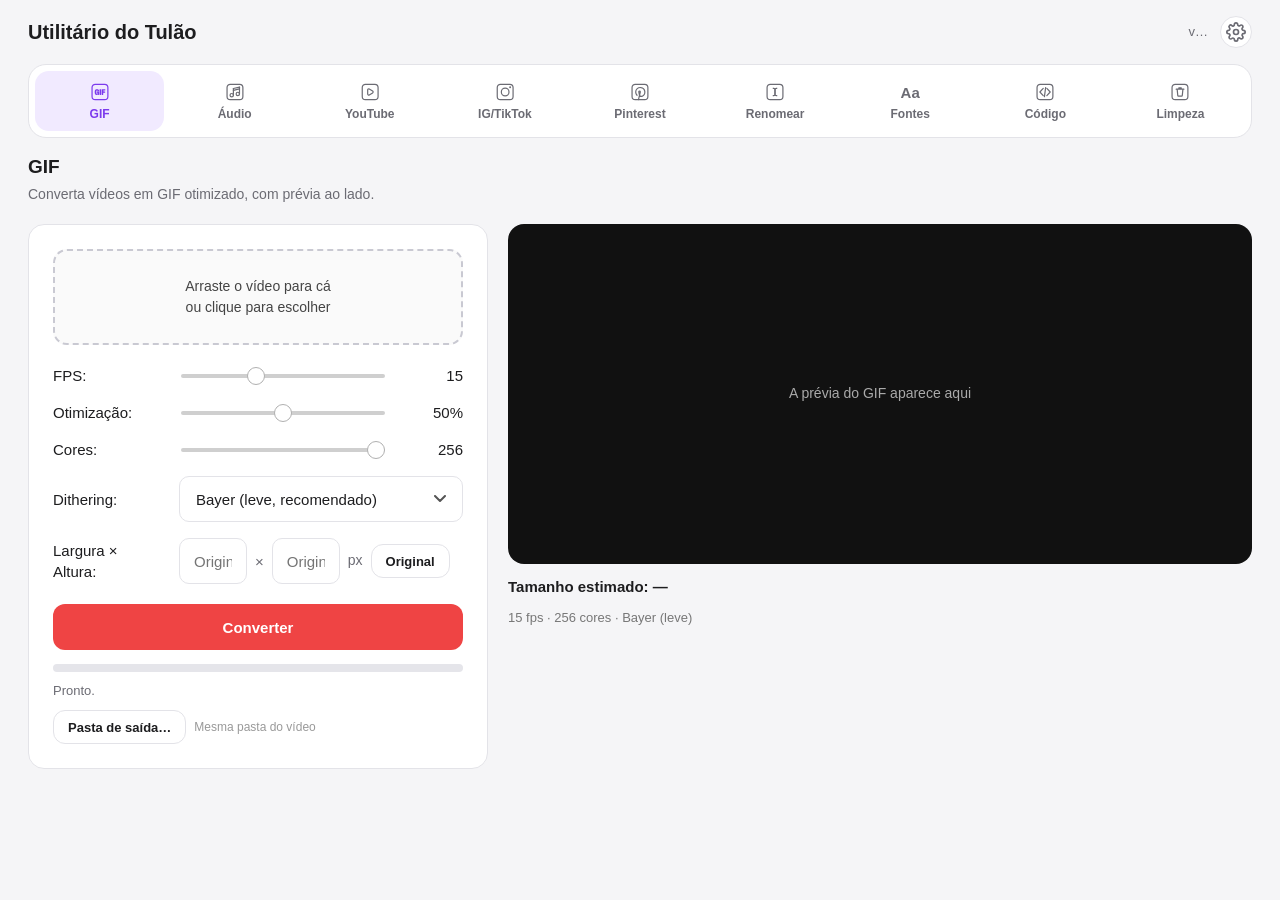
==== commit 990e6a0d: "Publica Utilitário do Tulão v3.5.0: aba Limpeza Nova aba Limpeza: mede o espaço real em disco por pa" ====
--- a/web/index.html
+++ b/web/index.html
@@ -85,6 +85,13 @@
         <line x1="48.5" y1="27" x2="43.5" y2="65"/>
       </svg>
       <span class="rotulo">Código</span>
+    </button>
+    <button type="button" class="aba-btn" data-aba="limpeza">
+      <svg width="22" height="22" viewBox="0 0 91.67 91.67" fill="none" stroke="currentColor" stroke-width="5" stroke-linecap="round" stroke-linejoin="round">
+        <rect x="12.72" y="13.84" width="65.96" height="64" rx="13.26" ry="13.26"/>
+        <path d="M30 34h32M41 34v-5h10v5M34 34l2.5 26a3 3 0 0 0 3 2.7h12.9a3 3 0 0 0 3-2.7L58 34"/>
+      </svg>
+      <span class="rotulo">Limpeza</span>
     </button>
   </nav>
 
@@ -422,7 +429,101 @@
       </div>
     </section>
 
+    <!-- ======================================================== LIMPEZA -->
+    <section class="pagina" id="pagina-limpeza">
+      <div class="titulo-pagina">
+        <div class="t">Limpeza</div>
+        <div class="s">Veja o que ocupa espaço de verdade no Mac e devolva pro Drive e pro Dropbox o que não precisa estar baixado.</div>
+      </div>
+
+      <div class="limpeza-topo">
+        <div class="card limpeza-disco">
+          <div class="limpeza-rotulo">Disco do Mac</div>
+          <div class="limpeza-numero" id="limpeza-livre">—</div>
+          <div class="limpeza-barra"><div id="limpeza-barra-uso"></div></div>
+          <div class="pista" id="limpeza-disco-detalhe">Carregando…</div>
+        </div>
+        <div class="card limpeza-nuvens">
+          <div class="limpeza-rotulo">Nuvens neste Mac</div>
+          <div id="limpeza-nuvens-lista" class="limpeza-nuvens-lista"><div class="pista">Procurando…</div></div>
+        </div>
+      </div>
+
+      <div class="subabas" id="limpeza-subabas" style="margin-bottom:16px">
+        <button class="subaba-btn ativa" data-limpeza-sub="pastas">Pastas por tamanho</button>
+        <button class="subaba-btn" data-limpeza-sub="parados">Arquivos grandes parados</button>
+        <button class="subaba-btn" data-limpeza-sub="auto">Automático</button>
+      </div>
+
+      <!-- Pastas por tamanho -->
+      <div class="card limpeza-sub ativa" id="limpeza-sub-pastas">
+        <div class="linha-flex" style="margin-bottom:14px;flex-wrap:wrap">
+          <div id="limpeza-raiz-dd" style="width:300px"></div>
+          <button class="btn secundario" id="limpeza-escolher">Outra pasta…</button>
+          <button class="btn" id="limpeza-varrer">Medir</button>
+          <button class="btn secundario" id="limpeza-cancelar" style="display:none">Parar</button>
+        </div>
+        <div class="progresso" id="limpeza-prog-wrap" style="display:none"><div class="barra limpeza-barra-indet" id="limpeza-prog"></div></div>
+        <div class="status" id="limpeza-status" style="margin-bottom:12px">Escolha onde medir e clique em Medir. A pasta pessoal inteira pode levar alguns minutos.</div>
+
+        <div class="limpeza-caminho" id="limpeza-caminho" style="display:none">
+          <button class="btn secundario pequeno" id="limpeza-voltar">← Voltar</button>
+          <div class="flex-1 texto-truncado" id="limpeza-caminho-txt"></div>
+          <div class="limpeza-total" id="limpeza-caminho-total"></div>
+        </div>
+        <div class="limpeza-lista" id="limpeza-lista"></div>
+      </div>
+
+      <!-- Arquivos grandes parados -->
+      <div class="card limpeza-sub" id="limpeza-sub-parados">
+        <div class="linha-flex" style="margin-bottom:14px;flex-wrap:wrap">
+          <span>Maiores que</span>
+          <input type="number" id="limpeza-par-mb" value="200" min="10" style="width:90px">
+          <span>MB, sem abrir há</span>
+          <input type="number" id="limpeza-par-dias" value="60" min="1" style="width:80px">
+          <span>dias</span>
+          <button class="btn" id="limpeza-par-buscar">Buscar</button>
+        </div>
+        <div class="status" id="limpeza-par-status" style="margin-bottom:12px">Usa a última medição da aba "Pastas por tamanho". Meça a pasta pessoal pra pegar tudo.</div>
+        <div class="limpeza-lista" id="limpeza-par-lista"></div>
+      </div>
+
+      <!-- Automático -->
+      <div class="card limpeza-sub" id="limpeza-sub-auto" style="max-width:760px">
+        <div class="construtor-dica">Roda sozinho uma vez por dia, mesmo com o app fechado.</div>
+        <label class="checkbox-linha limpeza-auto-linha">
+          <input type="checkbox" id="limpeza-auto-avisar">
+          <span>Me avisar de arquivos maiores que <input type="number" id="limpeza-auto-mb" value="500" min="10" class="mini"> MB que não abro há <input type="number" id="limpeza-auto-dias" value="60" min="1" class="mini"> dias</span>
+        </label>
+        <label class="checkbox-linha limpeza-auto-linha">
+          <input type="checkbox" id="limpeza-auto-liberar">
+          <span>Deixar só online, no Drive e no Dropbox, o que não abro há <input type="number" id="limpeza-auto-lib-dias" value="30" min="1" class="mini"> dias</span>
+        </label>
+        <label class="checkbox-linha limpeza-auto-linha" style="cursor:default">
+          <span style="margin-left:24px">Rodar todo dia às <input type="number" id="limpeza-auto-hora" value="11" min="0" max="23" class="mini"> h</span>
+        </label>
+        <div class="linha-flex" style="margin-top:18px">
+          <button class="btn" id="limpeza-auto-salvar">Salvar</button>
+          <button class="btn secundario" id="limpeza-auto-rodar">Rodar agora</button>
+        </div>
+        <div class="status" id="limpeza-auto-status" style="margin-top:10px"></div>
+        <div class="pista" id="limpeza-auto-ultimo" style="margin-top:6px"></div>
+        <div class="pista" style="margin-top:14px">O aviso aparece nas notificações do Mac. "Deixar só online" não apaga nada: o arquivo continua no Drive/Dropbox e baixa de novo quando você abrir. O Dropbox no formato antigo (pasta ~/Dropbox com o app antigo) não aceita esse comando; ele aparece só nos avisos.</div>
+      </div>
+    </section>
+
   </main>
+</div>
+
+<div class="overlay" id="limpeza-confirmar">
+  <div class="modal modal-largo">
+    <h2 id="limpeza-conf-titulo">Confirmar</h2>
+    <p id="limpeza-conf-texto"></p>
+    <div class="botoes">
+      <button class="btn secundario" id="limpeza-conf-nao">Cancelar</button>
+      <button class="btn" id="limpeza-conf-sim">Confirmar</button>
+    </div>
+  </div>
 </div>
 
 <div class="overlay" id="update-overlay">
--- a/web/style.css
+++ b/web/style.css
@@ -339,7 +339,69 @@
 ::-webkit-scrollbar-thumb { background: #d9d9de; border-radius: 6px; }
 ::-webkit-scrollbar-track { background: transparent; }
 
+/* ---------------------------------------------------------------- Limpeza */
+
+.limpeza-topo { display: grid; grid-template-columns: 300px 1fr; gap: 16px; margin-bottom: 16px; }
+.limpeza-topo .card { padding: 18px 20px; }
+.limpeza-rotulo { font-size: 12px; font-weight: 700; color: var(--texto-secundario); text-transform: uppercase; letter-spacing: .04em; margin-bottom: 8px; }
+.limpeza-numero { font-size: 26px; font-weight: 700; color: var(--texto); margin-bottom: 10px; }
+.limpeza-barra { height: 10px; background: #e5e5ea; border-radius: 5px; overflow: hidden; margin-bottom: 8px; }
+.limpeza-barra > div { height: 100%; background: var(--roxo); width: 0; transition: width .3s; }
+.limpeza-nuvens-lista { display: flex; flex-direction: column; gap: 8px; }
+.limpeza-nuvem { display: flex; align-items: center; gap: 10px; font-size: 13px; }
+.limpeza-nuvem .nome { font-weight: 700; color: var(--texto); }
+.limpeza-nuvem .conta { color: var(--texto-secundario); overflow: hidden; text-overflow: ellipsis; white-space: nowrap; }
+.limpeza-nuvem .acoes { margin-left: auto; display: flex; gap: 6px; flex-shrink: 0; }
+
+.limpeza-sub { display: none; }
+.limpeza-sub.ativa { display: block; }
+
+.limpeza-caminho { display: flex; align-items: center; gap: 10px; margin-bottom: 10px; font-size: 13px; color: var(--texto-secundario); }
+.limpeza-total { font-weight: 700; color: var(--texto); font-size: 14px; }
+
+.limpeza-lista { border: 1px solid var(--borda); border-radius: 10px; overflow: hidden; }
+.limpeza-lista:empty { display: none; }
+.limpeza-item {
+  display: grid; grid-template-columns: 22px 1fr 150px 84px auto; align-items: center; gap: 10px;
+  padding: 8px 12px; border-top: 1px solid var(--borda); font-size: 13px; color: var(--texto);
+}
+.limpeza-item:first-child { border-top: none; }
+.limpeza-item.cabeca { background: var(--fundo); font-size: 12px; font-weight: 700; color: var(--texto-secundario); }
+.limpeza-item .nome { display: flex; align-items: center; gap: 8px; min-width: 0; }
+.limpeza-item .nome span.t { overflow: hidden; text-overflow: ellipsis; white-space: nowrap; }
+.limpeza-item .nome .sub { font-size: 11px; color: var(--texto-apagado); overflow: hidden; text-overflow: ellipsis; white-space: nowrap; }
+.limpeza-item .nome .col { display: flex; flex-direction: column; min-width: 0; }
+.limpeza-item .pasta-link { cursor: pointer; }
+.limpeza-item .pasta-link:hover span.t { color: var(--roxo); text-decoration: underline; }
+.limpeza-item .barrinha { height: 6px; border-radius: 3px; background: #ececf0; overflow: hidden; }
+.limpeza-item .barrinha > div { height: 100%; background: var(--roxo); }
+.limpeza-item .tam { text-align: right; font-variant-numeric: tabular-nums; font-weight: 600; }
+.limpeza-item .acoes { display: flex; gap: 6px; justify-content: flex-end; }
+.limpeza-item input[type=checkbox] { accent-color: var(--vermelho); }
+.limpeza-item.desabilitado { opacity: .5; }
+
+.selo { font-size: 10.5px; font-weight: 700; padding: 2px 7px; border-radius: 999px; white-space: nowrap; flex-shrink: 0; }
+.selo.drive { background: rgba(26,115,232,.12); color: #1a73e8; }
+.selo.dropbox { background: rgba(0,97,254,.12); color: #0061fe; }
+.selo.outro { background: var(--roxo-claro); color: var(--roxo); }
+.selo.antigo { background: #fff4d6; color: #a16207; }
+
+.limpeza-rodape {
+  display: flex; align-items: center; gap: 10px; padding: 10px 12px;
+  background: var(--fundo); border-top: 1px solid var(--borda); font-size: 13px;
+}
+.limpeza-rodape .flex-1 { color: var(--texto-secundario); }
+
+.limpeza-auto-linha { font-size: 14px !important; margin-bottom: 14px; align-items: center; flex-wrap: wrap; }
+input[type=number].mini { height: 32px; width: 70px; padding: 0 8px; font-size: 14px; margin: 0 4px; text-align: center; }
+
+@keyframes limpeza-indet { 0% { margin-left: -30%; } 100% { margin-left: 100%; } }
+.limpeza-barra-indet { width: 30% !important; animation: limpeza-indet 1.2s linear infinite; }
+
 /* ------------------------------------------------------------- Modo escuro */
+:root[data-tema="escuro"] .limpeza-barra,
+:root[data-tema="escuro"] .limpeza-item .barrinha { background: #3a3a3d; }
+:root[data-tema="escuro"] .selo.antigo { background: #3d3418; color: #fbbf24; }
 /* As variáveis de "cromo" da interface são sobrescritas via JS (igual às
    cores customizáveis), então aqui só ficam os poucos valores fixos que
    não seguem var(--...) e precisam de um ajuste manual no escuro. */
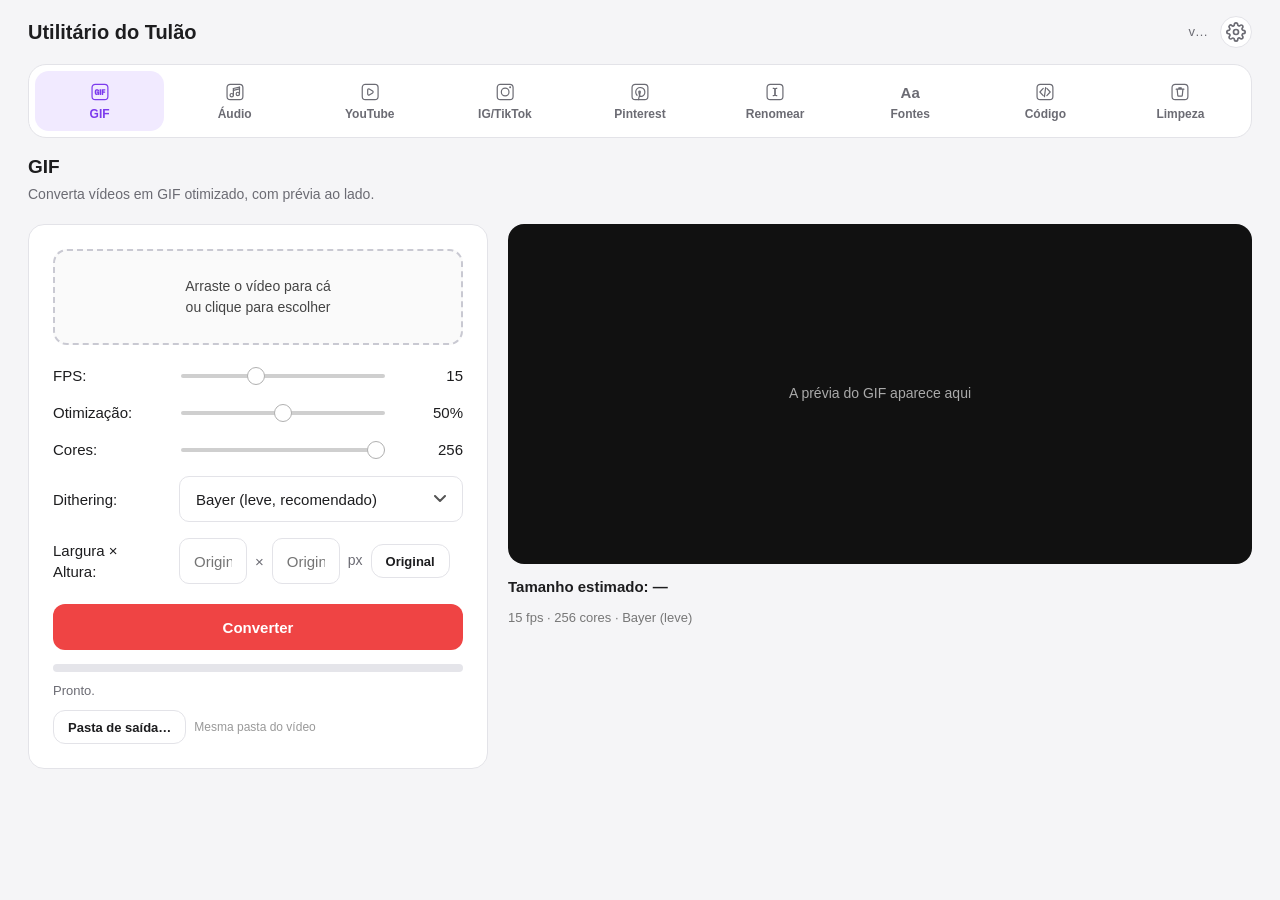
==== commit a243a23d: "v3.5.1: espaço disponível igual ao Finder na aba Limpeza Mostra o disponível (vazio + liberável pelo" ====
--- a/web/index.html
+++ b/web/index.html
@@ -440,7 +440,7 @@
         <div class="card limpeza-disco">
           <div class="limpeza-rotulo">Disco do Mac</div>
           <div class="limpeza-numero" id="limpeza-livre">—</div>
-          <div class="limpeza-barra"><div id="limpeza-barra-uso"></div></div>
+          <div class="limpeza-barra"><div id="limpeza-barra-uso"></div><div id="limpeza-barra-liberavel" class="liberavel"></div></div>
           <div class="pista" id="limpeza-disco-detalhe">Carregando…</div>
         </div>
         <div class="card limpeza-nuvens">
--- a/web/style.css
+++ b/web/style.css
@@ -344,9 +344,11 @@
 .limpeza-topo { display: grid; grid-template-columns: 300px 1fr; gap: 16px; margin-bottom: 16px; }
 .limpeza-topo .card { padding: 18px 20px; }
 .limpeza-rotulo { font-size: 12px; font-weight: 700; color: var(--texto-secundario); text-transform: uppercase; letter-spacing: .04em; margin-bottom: 8px; }
-.limpeza-numero { font-size: 26px; font-weight: 700; color: var(--texto); margin-bottom: 10px; }
+.limpeza-numero { font-size: 22px; white-space: nowrap; font-weight: 700; color: var(--texto); margin-bottom: 10px; }
 .limpeza-barra { height: 10px; background: #e5e5ea; border-radius: 5px; overflow: hidden; margin-bottom: 8px; }
+.limpeza-barra { display: flex; }
 .limpeza-barra > div { height: 100%; background: var(--roxo); width: 0; transition: width .3s; }
+.limpeza-barra > div.liberavel { background: var(--roxo); opacity: .3; }
 .limpeza-nuvens-lista { display: flex; flex-direction: column; gap: 8px; }
 .limpeza-nuvem { display: flex; align-items: center; gap: 10px; font-size: 13px; }
 .limpeza-nuvem .nome { font-weight: 700; color: var(--texto); }
